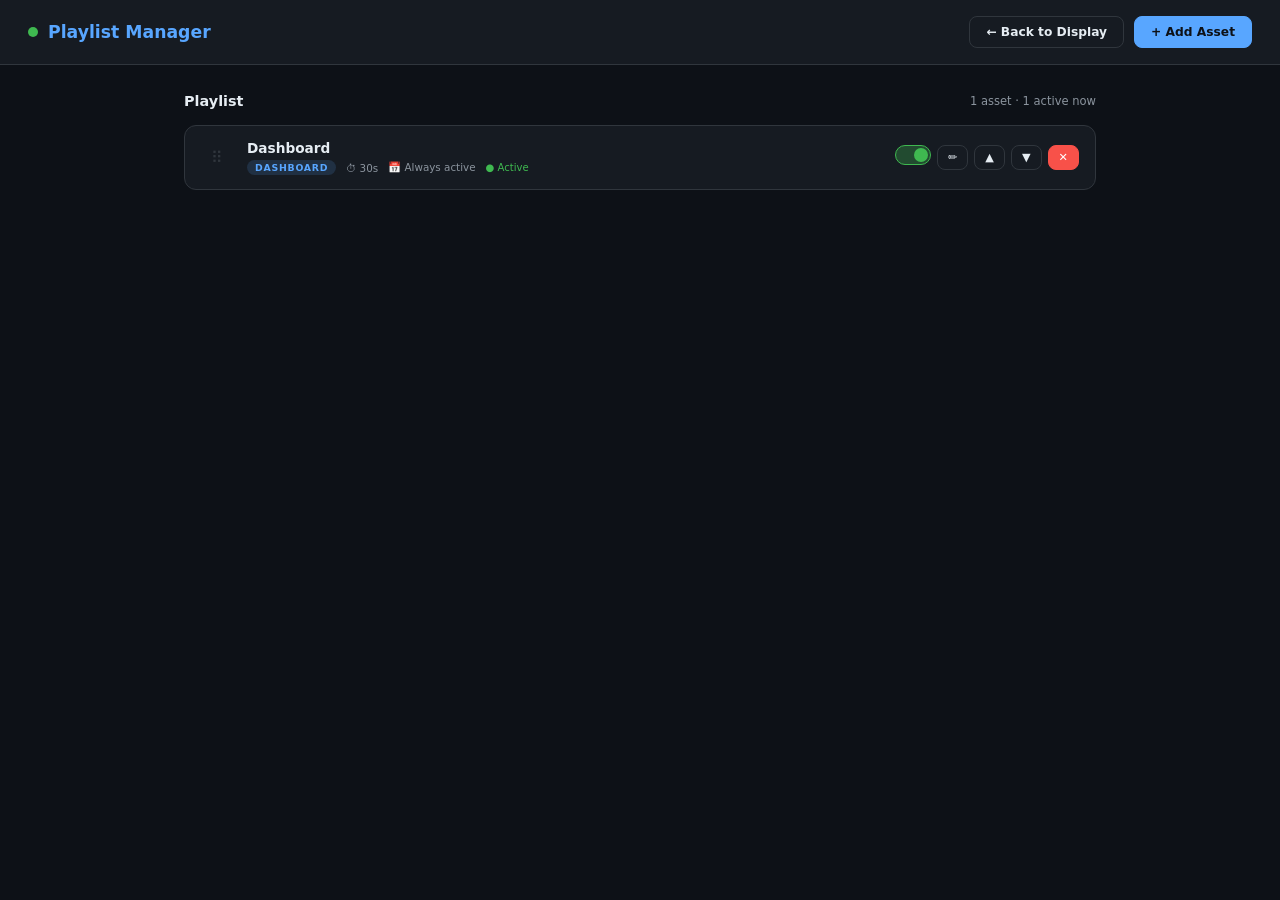
==== admin.html @ 994f1cfa "Add Anthias-inspired playlist engine and management UI Ports the core digital-signage features from " ====
<!DOCTYPE html>
<html lang="en">
<head>
  <meta charset="UTF-8" />
  <meta name="viewport" content="width=device-width, initial-scale=1.0" />
  <title>Office Display — Playlist Manager</title>
  <link rel="stylesheet" href="styles.css" />
</head>
<body class="admin-body">

  <header class="admin-header">
    <h1>
      <span class="dot"></span>
      Playlist Manager
    </h1>
    <nav class="admin-nav">
      <a href="index.html" class="btn btn-ghost">← Back to Display</a>
      <button id="btn-add" class="btn btn-primary">+ Add Asset</button>
    </nav>
  </header>

  <main class="admin-main">

    <div class="playlist-header">
      <h2>Playlist</h2>
      <span id="playlist-meta" class="playlist-meta"></span>
    </div>

    <div id="asset-list" class="asset-list">
      <!-- populated by admin.js -->
    </div>

  </main>

  <!-- ── ADD / EDIT MODAL ───────────────────────────────── -->
  <div id="modal-backdrop" class="modal-backdrop hidden">
    <div class="modal" role="dialog" aria-modal="true" aria-labelledby="modal-title">

      <div class="modal-header">
        <h3 id="modal-title">Add Asset</h3>
        <button class="modal-close" id="modal-close" aria-label="Close">&times;</button>
      </div>

      <div class="modal-body">

        <!-- Basic info -->
        <div class="form-section-title">Basic</div>

        <div class="form-group">
          <label for="f-name">Asset Name</label>
          <input type="text" id="f-name" placeholder="e.g. Company Promo Slide" maxlength="80" />
        </div>

        <div class="form-row">
          <div class="form-group">
            <label for="f-type">Type</label>
            <select id="f-type">
              <option value="dashboard">Dashboard (info widgets)</option>
              <option value="image">Image</option>
              <option value="video">Video</option>
              <option value="url">Web Page / URL</option>
            </select>
          </div>
          <div class="form-group">
            <label for="f-duration">Duration (seconds)</label>
            <input type="number" id="f-duration" min="1" max="3600" value="30" />
            <div class="form-hint">Set to 0 for videos to play to end.</div>
          </div>
        </div>

        <!-- Source (hidden for dashboard) -->
        <div id="src-group" class="form-group field-hidden">
          <label id="src-label" for="f-src">Source URL</label>
          <input type="url" id="f-src" placeholder="https://..." />
          <div class="form-hint" id="src-hint">Enter a direct URL to the file or web page.</div>
        </div>

        <div id="file-group" class="form-group field-hidden">
          <label for="f-file">Or upload a file</label>
          <input type="file" id="f-file" accept="image/*,video/*" />
          <div class="form-hint">File is stored locally in browser storage (localStorage).</div>
          <div id="file-size-warning" class="form-hint" style="color:var(--yellow); display:none;">
            Large files may exceed localStorage limits (~5 MB). Consider using a URL instead.
          </div>
        </div>

        <!-- Schedule -->
        <div class="form-section-title" style="margin-top:20px;">Schedule <span style="font-weight:400;text-transform:none;letter-spacing:0;color:var(--text-muted)">— optional</span></div>

        <div class="form-row">
          <div class="form-group">
            <label for="f-start-date">Start Date</label>
            <input type="date" id="f-start-date" />
            <div class="form-hint">Leave blank to start immediately.</div>
          </div>
          <div class="form-group">
            <label for="f-end-date">End Date</label>
            <input type="date" id="f-end-date" />
            <div class="form-hint">Leave blank to run indefinitely.</div>
          </div>
        </div>

        <div class="form-group">
          <label>Days of Week</label>
          <div class="dow-grid" id="dow-grid">
            <button type="button" class="dow-btn active" data-dow="0">Sun</button>
            <button type="button" class="dow-btn active" data-dow="1">Mon</button>
            <button type="button" class="dow-btn active" data-dow="2">Tue</button>
            <button type="button" class="dow-btn active" data-dow="3">Wed</button>
            <button type="button" class="dow-btn active" data-dow="4">Thu</button>
            <button type="button" class="dow-btn active" data-dow="5">Fri</button>
            <button type="button" class="dow-btn active" data-dow="6">Sat</button>
          </div>
          <div class="form-hint">Toggle days when this asset should be shown.</div>
        </div>

        <div class="form-row">
          <div class="form-group">
            <label for="f-start-time">Start Time</label>
            <input type="time" id="f-start-time" value="00:00" />
          </div>
          <div class="form-group">
            <label for="f-end-time">End Time</label>
            <input type="time" id="f-end-time" value="23:59" />
          </div>
        </div>

      </div><!-- /modal-body -->

      <div class="modal-footer">
        <button class="btn btn-ghost" id="modal-cancel">Cancel</button>
        <button class="btn btn-success" id="modal-save">Save Asset</button>
      </div>

    </div><!-- /modal -->
  </div><!-- /modal-backdrop -->

  <!-- Toast -->
  <div id="toast" class="toast"></div>

  <script src="config.js"></script>
  <script src="admin.js"></script>
</body>
</html>
---- styles.css ----
/* ============================================================
   OFFICE DISPLAY — STYLES
   1920×1080 (16:9) optimized, scales to any TV resolution
   ============================================================ */

:root {
  --bg:         #0d1117;
  --surface:    #161b22;
  --surface2:   #21262d;
  --border:     #30363d;
  --accent:     #58a6ff;
  --accent2:    #3fb950;
  --red:        #f85149;
  --yellow:     #d29922;
  --text:       #e6edf3;
  --text-muted: #8b949e;
  --font:       'Segoe UI', system-ui, sans-serif;

  --header-h:   90px;
  --footer-h:   52px;
  --gap:        14px;
  --radius:     12px;
  --progress-h: 4px;
}

*, *::before, *::after { box-sizing: border-box; margin: 0; padding: 0; }

html, body {
  width: 100%; height: 100%;
  background: var(--bg);
  color: var(--text);
  font-family: var(--font);
  overflow: hidden;
  user-select: none;
}

/* ── SLIDE PROGRESS BAR (always on top) ──────────────────── */

.slide-progress-bar {
  position: fixed;
  top: 0; left: 0;
  height: var(--progress-h);
  width: 0%;
  background: var(--accent);
  z-index: 9999;
  border-radius: 0 2px 2px 0;
  /* transition set dynamically by JS */
}

/* ── SLIDE OVERLAY (image / video / url slides) ──────────── */

.slide-overlay {
  position: fixed;
  inset: 0;
  background: #000;
  z-index: 200;
  display: flex;
  align-items: center;
  justify-content: center;
}

.slide-overlay.hidden { display: none; }

.slide-asset {
  width: 100%;
  height: 100%;
  object-fit: contain; /* images/video fill while preserving ratio */
  border: none;
}

.slide-asset.hidden { display: none; }

/* iframes fill completely */
iframe.slide-asset {
  object-fit: unset;
  position: absolute;
  inset: 0;
}

.slide-name-badge {
  position: absolute;
  bottom: calc(var(--progress-h) + 8px);
  left: 50%;
  transform: translateX(-50%);
  background: rgba(0,0,0,0.55);
  color: var(--text-muted);
  font-size: 0.75rem;
  padding: 4px 14px;
  border-radius: 20px;
  letter-spacing: 0.06em;
  pointer-events: none;
  opacity: 0.8;
}

/* ── ADMIN SHORTCUT HINT ─────────────────────────────────── */

.admin-hint {
  position: fixed;
  bottom: calc(var(--footer-h) + 12px);
  right: 18px;
  background: rgba(22,27,34,0.9);
  border: 1px solid var(--border);
  color: var(--text-muted);
  font-size: 0.72rem;
  padding: 6px 12px;
  border-radius: 8px;
  z-index: 300;
  opacity: 0;
  transition: opacity 0.5s;
  pointer-events: none;
}

.admin-hint.visible { opacity: 1; }

.admin-hint kbd {
  background: var(--surface2);
  border: 1px solid var(--border);
  border-radius: 4px;
  padding: 1px 5px;
  font-size: 0.7rem;
  color: var(--text);
}

/* ── TOP BAR ─────────────────────────────────────────────── */

.top-bar {
  position: fixed;
  top: var(--progress-h); left: 0; right: 0;
  height: var(--header-h);
  background: var(--surface);
  border-bottom: 1px solid var(--border);
  display: flex;
  align-items: center;
  justify-content: space-between;
  padding: 0 28px;
  z-index: 100;
}

.top-bar.hidden,
main.grid.hidden,
footer.ticker-bar.hidden { display: none; }

.logo-area {
  display: flex;
  align-items: center;
  gap: 14px;
}

#company-logo {
  height: 52px;
  max-width: 180px;
  object-fit: contain;
  display: none;
}

#company-name {
  font-size: 1.8rem;
  font-weight: 700;
  letter-spacing: 0.04em;
  color: var(--accent);
}

.clock-area { text-align: right; }

#clock {
  font-size: 2.6rem;
  font-weight: 700;
  font-variant-numeric: tabular-nums;
  letter-spacing: 0.05em;
  line-height: 1;
}

#date {
  font-size: 1rem;
  color: var(--text-muted);
  margin-top: 4px;
}

/* ── MAIN GRID ───────────────────────────────────────────── */

main.grid {
  position: fixed;
  top: calc(var(--header-h) + var(--progress-h));
  bottom: var(--footer-h);
  left: 0; right: 0;
  display: grid;
  grid-template-columns: 1fr 1fr 1fr;
  grid-template-rows: 1fr 1fr;
  gap: var(--gap);
  padding: var(--gap);
}

.weather-card  { grid-column: 1; grid-row: 1; }
.calendar-card { grid-column: 2; grid-row: 1 / span 2; }
.stocks-card   { grid-column: 3; grid-row: 1 / span 2; }
.message-card  { grid-column: 1; grid-row: 2; }

/* ── CARD BASE ───────────────────────────────────────────── */

.card {
  background: var(--surface);
  border: 1px solid var(--border);
  border-radius: var(--radius);
  padding: 18px 22px;
  display: flex;
  flex-direction: column;
  overflow: hidden;
}

.card h2 {
  font-size: 0.78rem;
  font-weight: 600;
  letter-spacing: 0.12em;
  text-transform: uppercase;
  color: var(--text-muted);
  margin-bottom: 14px;
  flex-shrink: 0;
}

/* ── WEATHER ─────────────────────────────────────────────── */

.weather-content { flex: 1; display: flex; flex-direction: column; gap: 8px; }

.weather-main {
  display: flex;
  align-items: center;
  gap: 12px;
  flex-shrink: 0;
}

.weather-icon { font-size: 3.2rem; line-height: 1; }
.weather-temp {
  font-size: 3.8rem;
  font-weight: 700;
  font-variant-numeric: tabular-nums;
  line-height: 1;
}

.weather-desc    { font-size: 1.1rem; color: var(--text-muted); text-transform: capitalize; }
.weather-location { font-size: 0.85rem; color: var(--text-muted); }

.weather-details {
  display: flex;
  gap: 18px;
  font-size: 0.9rem;
  color: var(--text-muted);
}

.weather-forecast {
  display: flex;
  gap: 10px;
  margin-top: auto;
  flex-wrap: wrap;
}

.forecast-day {
  background: var(--surface2);
  border-radius: 8px;
  padding: 8px 10px;
  text-align: center;
  min-width: 68px;
  flex: 1;
}

.forecast-day .f-label { font-size: 0.72rem; color: var(--text-muted); margin-bottom: 4px; }
.forecast-day .f-icon  { font-size: 1.5rem; }
.forecast-day .f-hi    { font-size: 0.9rem; font-weight: 600; }
.forecast-day .f-lo    { font-size: 0.78rem; color: var(--text-muted); }

/* ── CALENDAR ────────────────────────────────────────────── */

#calendar-container {
  flex: 1;
  display: flex;
  flex-direction: column;
}

.cal-header {
  display: flex;
  justify-content: center;
  font-size: 1.1rem;
  font-weight: 600;
  margin-bottom: 10px;
  color: var(--accent);
}

.cal-grid {
  display: grid;
  grid-template-columns: repeat(7, 1fr);
  gap: 4px;
  flex: 1;
}

.cal-grid .day-name {
  font-size: 0.7rem;
  color: var(--text-muted);
  text-align: center;
  text-transform: uppercase;
  letter-spacing: 0.05em;
  padding-bottom: 4px;
}

.cal-grid .day {
  aspect-ratio: 1;
  display: flex;
  align-items: center;
  justify-content: center;
  border-radius: 6px;
  font-size: 0.9rem;
  font-variant-numeric: tabular-nums;
}

.cal-grid .day.empty       { background: transparent; }
.cal-grid .day.other-month { color: var(--border); }
.cal-grid .day.today {
  background: var(--accent);
  color: #0d1117;
  font-weight: 700;
  border-radius: 50%;
}
.cal-grid .day.weekend { color: var(--text-muted); }

/* ── STOCKS ──────────────────────────────────────────────── */

.stocks-container {
  flex: 1;
  display: flex;
  flex-direction: column;
  gap: 8px;
  overflow: hidden;
}

.stock-row {
  display: flex;
  align-items: center;
  justify-content: space-between;
  background: var(--surface2);
  border-radius: 8px;
  padding: 10px 14px;
  flex-shrink: 0;
}

.stock-symbol  { font-size: 1rem; font-weight: 700; min-width: 60px; }
.stock-price   { font-size: 1rem; font-variant-numeric: tabular-nums; font-weight: 600; }
.stock-change  { font-size: 0.85rem; font-variant-numeric: tabular-nums; font-weight: 600; min-width: 72px; text-align: right; }
.stock-change.up   { color: var(--accent2); }
.stock-change.down { color: var(--red); }
.stock-change.flat { color: var(--text-muted); }

.stocks-disclaimer {
  font-size: 0.65rem;
  color: var(--border);
  text-align: center;
  margin-top: 6px;
  flex-shrink: 0;
}

/* ── MESSAGE ─────────────────────────────────────────────── */

.message-card { justify-content: center; }

.daily-message {
  font-size: 1.15rem;
  font-style: italic;
  line-height: 1.6;
  color: var(--text);
  border-left: 3px solid var(--accent);
  padding-left: 16px;
  flex: 1;
  display: flex;
  align-items: center;
}

.daily-author {
  font-size: 0.85rem;
  color: var(--text-muted);
  margin-top: 10px;
  flex-shrink: 0;
}

/* ── BOTTOM TICKER ───────────────────────────────────────── */

.ticker-bar {
  position: fixed;
  bottom: 0; left: 0; right: 0;
  height: var(--footer-h);
  background: var(--surface);
  border-top: 1px solid var(--border);
  display: flex;
  align-items: center;
  overflow: hidden;
  z-index: 100;
}

.ticker-label {
  background: var(--accent);
  color: #0d1117;
  font-size: 0.7rem;
  font-weight: 800;
  letter-spacing: 0.1em;
  padding: 0 14px;
  height: 100%;
  display: flex;
  align-items: center;
  flex-shrink: 0;
  z-index: 1;
}

.ticker-track-wrapper {
  flex: 1;
  overflow: hidden;
  position: relative;
  height: 100%;
  display: flex;
  align-items: center;
}

.ticker-track {
  display: flex;
  align-items: center;
  white-space: nowrap;
  font-size: 0.92rem;
  font-variant-numeric: tabular-nums;
  animation: ticker-scroll 60s linear infinite;
  will-change: transform;
}

@keyframes ticker-scroll {
  from { transform: translateX(100vw); }
  to   { transform: translateX(-100%); }
}

.ticker-item { margin-right: 52px; display: inline-flex; align-items: center; gap: 8px; }
.ticker-sym   { font-weight: 700; color: var(--text); }
.ticker-price { color: var(--text-muted); }
.ticker-chg.up   { color: var(--accent2); }
.ticker-chg.down { color: var(--red); }
.ticker-chg.flat { color: var(--text-muted); }

/* ── RESPONSIVE SCALING ──────────────────────────────────── */

@media (max-width: 1400px) { html { font-size: 90%; } }
@media (max-width: 1100px) { html { font-size: 78%; } }
@media (max-width:  800px) {
  html { font-size: 65%; }
  main.grid {
    grid-template-columns: 1fr 1fr;
    grid-template-rows: auto auto auto;
  }
  .calendar-card { grid-column: 1 / span 2; grid-row: 2; }
  .stocks-card   { grid-column: 1 / span 2; grid-row: 3; }
  .message-card  { grid-column: 1 / span 2; grid-row: 4; }
}

/* ── UTILITY ─────────────────────────────────────────────── */

.loading { color: var(--text-muted); font-style: italic; }
.error   { color: var(--red); font-size: 0.85rem; }
.hidden  { display: none !important; }

/* ============================================================
   ADMIN UI STYLES
   ============================================================ */

.admin-body {
  overflow: auto;
  background: var(--bg);
  min-height: 100vh;
}

.admin-header {
  position: sticky;
  top: 0;
  background: var(--surface);
  border-bottom: 1px solid var(--border);
  padding: 16px 28px;
  display: flex;
  align-items: center;
  justify-content: space-between;
  z-index: 50;
}

.admin-header h1 {
  font-size: 1.2rem;
  font-weight: 700;
  color: var(--accent);
  display: flex;
  align-items: center;
  gap: 10px;
}

.admin-header h1 .dot {
  width: 10px; height: 10px;
  background: var(--accent2);
  border-radius: 50%;
  display: inline-block;
  animation: pulse 2s infinite;
}

@keyframes pulse {
  0%,100% { opacity: 1; }
  50%      { opacity: 0.3; }
}

.admin-nav { display: flex; align-items: center; gap: 10px; }

.btn {
  display: inline-flex;
  align-items: center;
  gap: 6px;
  padding: 8px 16px;
  border-radius: 8px;
  font-size: 0.85rem;
  font-weight: 600;
  border: 1px solid transparent;
  cursor: pointer;
  transition: opacity 0.15s, background 0.15s;
  text-decoration: none;
  font-family: var(--font);
}

.btn:hover { opacity: 0.85; }

.btn-primary  { background: var(--accent);  color: #0d1117; border-color: var(--accent);  }
.btn-success  { background: var(--accent2); color: #0d1117; border-color: var(--accent2); }
.btn-danger   { background: var(--red);     color: #fff;    border-color: var(--red);     }
.btn-ghost    { background: transparent;    color: var(--text); border-color: var(--border); }
.btn-sm       { padding: 5px 10px; font-size: 0.78rem; }

.admin-main { max-width: 960px; margin: 0 auto; padding: 28px 24px 80px; }

/* ── Playlist table ──────────────────────────────────────── */

.playlist-header {
  display: flex;
  align-items: center;
  justify-content: space-between;
  margin-bottom: 16px;
}

.playlist-header h2 {
  font-size: 1rem;
  font-weight: 600;
  color: var(--text);
}

.playlist-meta {
  font-size: 0.8rem;
  color: var(--text-muted);
}

.asset-list { display: flex; flex-direction: column; gap: 10px; }

.asset-row {
  background: var(--surface);
  border: 1px solid var(--border);
  border-radius: var(--radius);
  padding: 14px 16px;
  display: grid;
  grid-template-columns: 32px 1fr auto;
  align-items: center;
  gap: 14px;
  transition: border-color 0.15s;
}

.asset-row:hover { border-color: var(--accent); }
.asset-row.disabled { opacity: 0.45; }

.asset-drag-handle {
  color: var(--border);
  font-size: 1.1rem;
  cursor: grab;
  text-align: center;
  line-height: 1;
}

.asset-drag-handle:active { cursor: grabbing; }

.asset-info { min-width: 0; }

.asset-name {
  font-size: 0.95rem;
  font-weight: 600;
  color: var(--text);
  white-space: nowrap;
  overflow: hidden;
  text-overflow: ellipsis;
}

.asset-meta {
  display: flex;
  align-items: center;
  gap: 10px;
  margin-top: 4px;
  flex-wrap: wrap;
}

.badge {
  font-size: 0.65rem;
  font-weight: 700;
  letter-spacing: 0.08em;
  text-transform: uppercase;
  padding: 2px 8px;
  border-radius: 20px;
}

.badge-dashboard { background: rgba(88,166,255,0.15); color: var(--accent);  }
.badge-image     { background: rgba(63,185,80,0.15);  color: var(--accent2); }
.badge-video     { background: rgba(210,153,34,0.2);  color: var(--yellow);  }
.badge-url       { background: rgba(248,81,73,0.15);  color: var(--red);     }

.asset-schedule-info {
  font-size: 0.72rem;
  color: var(--text-muted);
}

.asset-duration {
  font-size: 0.72rem;
  color: var(--text-muted);
}

.asset-actions {
  display: flex;
  align-items: center;
  gap: 6px;
  flex-shrink: 0;
}

/* Toggle switch */
.toggle-switch {
  position: relative;
  width: 36px;
  height: 20px;
  flex-shrink: 0;
}

.toggle-switch input { opacity: 0; width: 0; height: 0; }

.toggle-track {
  position: absolute;
  inset: 0;
  background: var(--surface2);
  border: 1px solid var(--border);
  border-radius: 20px;
  cursor: pointer;
  transition: background 0.2s;
}

.toggle-track::after {
  content: '';
  position: absolute;
  top: 2px; left: 2px;
  width: 14px; height: 14px;
  background: var(--text-muted);
  border-radius: 50%;
  transition: transform 0.2s, background 0.2s;
}

.toggle-switch input:checked + .toggle-track {
  background: rgba(63,185,80,0.3);
  border-color: var(--accent2);
}

.toggle-switch input:checked + .toggle-track::after {
  transform: translateX(16px);
  background: var(--accent2);
}

/* Empty state */
.empty-state {
  text-align: center;
  padding: 60px 20px;
  color: var(--text-muted);
}

.empty-state .empty-icon { font-size: 3rem; margin-bottom: 12px; }
.empty-state p { font-size: 0.95rem; }

/* ── Modal ───────────────────────────────────────────────── */

.modal-backdrop {
  position: fixed;
  inset: 0;
  background: rgba(0,0,0,0.65);
  z-index: 400;
  display: flex;
  align-items: center;
  justify-content: center;
  padding: 20px;
}

.modal-backdrop.hidden { display: none; }

.modal {
  background: var(--surface);
  border: 1px solid var(--border);
  border-radius: 14px;
  width: 100%;
  max-width: 540px;
  max-height: 90vh;
  overflow-y: auto;
  box-shadow: 0 24px 64px rgba(0,0,0,0.5);
}

.modal-header {
  padding: 20px 24px 0;
  display: flex;
  align-items: center;
  justify-content: space-between;
}

.modal-header h3 { font-size: 1rem; font-weight: 700; }

.modal-close {
  background: none;
  border: none;
  color: var(--text-muted);
  font-size: 1.4rem;
  cursor: pointer;
  line-height: 1;
  padding: 0 4px;
}

.modal-close:hover { color: var(--text); }

.modal-body { padding: 20px 24px; }

.modal-footer {
  padding: 0 24px 20px;
  display: flex;
  justify-content: flex-end;
  gap: 10px;
}

/* ── Form ────────────────────────────────────────────────── */

.form-group { margin-bottom: 16px; }

.form-row {
  display: grid;
  grid-template-columns: 1fr 1fr;
  gap: 12px;
}

label {
  display: block;
  font-size: 0.78rem;
  font-weight: 600;
  color: var(--text-muted);
  margin-bottom: 6px;
  letter-spacing: 0.04em;
  text-transform: uppercase;
}

input[type="text"],
input[type="url"],
input[type="number"],
input[type="date"],
input[type="time"],
select,
textarea {
  width: 100%;
  background: var(--surface2);
  border: 1px solid var(--border);
  border-radius: 8px;
  color: var(--text);
  font-family: var(--font);
  font-size: 0.9rem;
  padding: 8px 12px;
  outline: none;
  transition: border-color 0.15s;
}

input:focus, select:focus, textarea:focus {
  border-color: var(--accent);
}

input[type="file"] {
  background: var(--surface2);
  border: 1px solid var(--border);
  border-radius: 8px;
  color: var(--text);
  font-family: var(--font);
  font-size: 0.85rem;
  padding: 6px 10px;
  width: 100%;
  cursor: pointer;
}

.form-hint {
  font-size: 0.72rem;
  color: var(--text-muted);
  margin-top: 4px;
}

.field-hidden { display: none; }

/* Days-of-week checkboxes */
.dow-grid {
  display: flex;
  gap: 6px;
  flex-wrap: wrap;
}

.dow-btn {
  background: var(--surface2);
  border: 1px solid var(--border);
  color: var(--text-muted);
  font-size: 0.72rem;
  font-weight: 600;
  width: 36px;
  height: 36px;
  border-radius: 8px;
  cursor: pointer;
  display: flex;
  align-items: center;
  justify-content: center;
  transition: background 0.15s, color 0.15s, border-color 0.15s;
}

.dow-btn.active {
  background: rgba(88,166,255,0.2);
  border-color: var(--accent);
  color: var(--accent);
}

/* Section divider */
.form-section-title {
  font-size: 0.7rem;
  font-weight: 700;
  letter-spacing: 0.1em;
  text-transform: uppercase;
  color: var(--text-muted);
  border-bottom: 1px solid var(--border);
  padding-bottom: 6px;
  margin-bottom: 14px;
  margin-top: 4px;
}

/* Toast notification */
.toast {
  position: fixed;
  bottom: 24px;
  left: 50%;
  transform: translateX(-50%) translateY(20px);
  background: var(--surface2);
  border: 1px solid var(--accent2);
  color: var(--text);
  font-size: 0.85rem;
  padding: 10px 20px;
  border-radius: 8px;
  z-index: 500;
  opacity: 0;
  transition: opacity 0.3s, transform 0.3s;
  pointer-events: none;
}

.toast.visible {
  opacity: 1;
  transform: translateX(-50%) translateY(0);
}

/* Drag-over highlight */
.asset-row.drag-over {
  border-color: var(--accent);
  background: rgba(88,166,255,0.05);
}
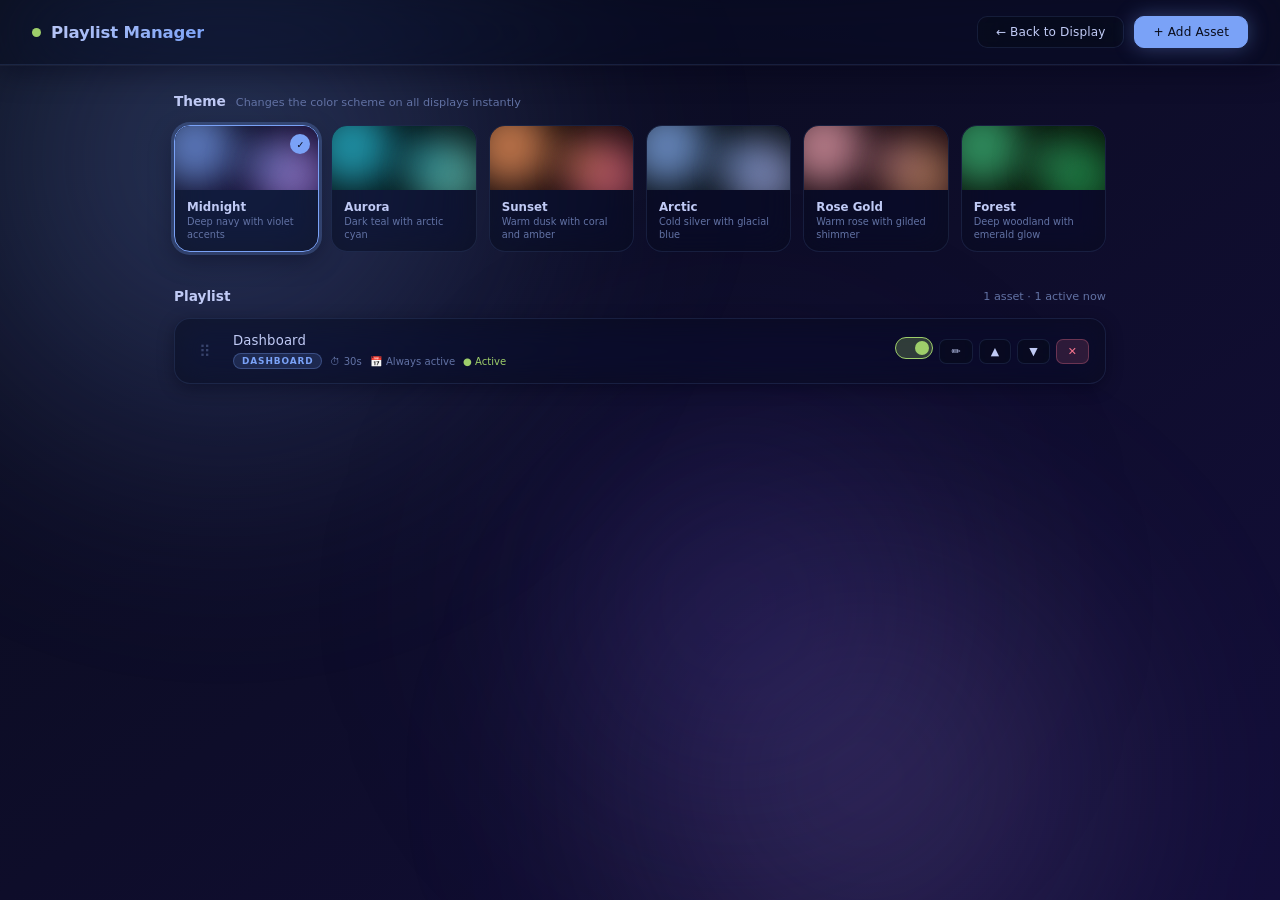
==== commit 3417254e: "Add glassmorphism aesthetic and theme system Visual overhaul to Apple-style glassmorphism: - Animate" ====
--- a/admin.html
+++ b/admin.html
@@ -7,6 +7,13 @@
   <link rel="stylesheet" href="styles.css" />
 </head>
 <body class="admin-body">
+
+  <!-- Animated background blobs -->
+  <div class="bg-layer">
+    <div class="bg-blob b1"></div>
+    <div class="bg-blob b2"></div>
+    <div class="bg-blob b3"></div>
+  </div>
 
   <header class="admin-header">
     <h1>
@@ -21,6 +28,18 @@
 
   <main class="admin-main">
 
+    <!-- ── THEME PICKER ──────────────────────────────────── -->
+    <section class="theme-section">
+      <div class="section-header">
+        <h2>Theme</h2>
+        <span>Changes the color scheme on all displays instantly</span>
+      </div>
+      <div id="theme-grid" class="theme-grid">
+        <!-- populated by admin.js -->
+      </div>
+    </section>
+
+    <!-- ── PLAYLIST ──────────────────────────────────────── -->
     <div class="playlist-header">
       <h2>Playlist</h2>
       <span id="playlist-meta" class="playlist-meta"></span>
@@ -32,7 +51,7 @@
 
   </main>
 
-  <!-- ── ADD / EDIT MODAL ───────────────────────────────── -->
+  <!-- ── ADD / EDIT MODAL ──────────────────────────────── -->
   <div id="modal-backdrop" class="modal-backdrop hidden">
     <div class="modal" role="dialog" aria-modal="true" aria-labelledby="modal-title">
 
@@ -43,7 +62,6 @@
 
       <div class="modal-body">
 
-        <!-- Basic info -->
         <div class="form-section-title">Basic</div>
 
         <div class="form-group">
@@ -63,40 +81,41 @@
           </div>
           <div class="form-group">
             <label for="f-duration">Duration (seconds)</label>
-            <input type="number" id="f-duration" min="1" max="3600" value="30" />
-            <div class="form-hint">Set to 0 for videos to play to end.</div>
+            <input type="number" id="f-duration" min="0" max="3600" value="30" />
+            <div class="form-hint">Set to 0 for video to play to end.</div>
           </div>
         </div>
 
-        <!-- Source (hidden for dashboard) -->
         <div id="src-group" class="form-group field-hidden">
           <label id="src-label" for="f-src">Source URL</label>
           <input type="url" id="f-src" placeholder="https://..." />
-          <div class="form-hint" id="src-hint">Enter a direct URL to the file or web page.</div>
+          <div class="form-hint" id="src-hint">Enter a direct URL.</div>
         </div>
 
         <div id="file-group" class="form-group field-hidden">
           <label for="f-file">Or upload a file</label>
           <input type="file" id="f-file" accept="image/*,video/*" />
-          <div class="form-hint">File is stored locally in browser storage (localStorage).</div>
-          <div id="file-size-warning" class="form-hint" style="color:var(--yellow); display:none;">
+          <div class="form-hint">Stored as base64 in browser localStorage.</div>
+          <div id="file-size-warning" class="form-hint" style="color:var(--yellow);display:none;">
             Large files may exceed localStorage limits (~5 MB). Consider using a URL instead.
           </div>
         </div>
 
-        <!-- Schedule -->
-        <div class="form-section-title" style="margin-top:20px;">Schedule <span style="font-weight:400;text-transform:none;letter-spacing:0;color:var(--text-muted)">— optional</span></div>
+        <div class="form-section-title" style="margin-top:20px;">
+          Schedule
+          <span style="font-weight:400;text-transform:none;letter-spacing:0;color:var(--text-muted)"> — optional</span>
+        </div>
 
         <div class="form-row">
           <div class="form-group">
             <label for="f-start-date">Start Date</label>
             <input type="date" id="f-start-date" />
-            <div class="form-hint">Leave blank to start immediately.</div>
+            <div class="form-hint">Blank = start immediately.</div>
           </div>
           <div class="form-group">
             <label for="f-end-date">End Date</label>
             <input type="date" id="f-end-date" />
-            <div class="form-hint">Leave blank to run indefinitely.</div>
+            <div class="form-hint">Blank = run indefinitely.</div>
           </div>
         </div>
 
@@ -111,7 +130,7 @@
             <button type="button" class="dow-btn active" data-dow="5">Fri</button>
             <button type="button" class="dow-btn active" data-dow="6">Sat</button>
           </div>
-          <div class="form-hint">Toggle days when this asset should be shown.</div>
+          <div class="form-hint">Toggle days when this asset should show.</div>
         </div>
 
         <div class="form-row">
@@ -125,20 +144,20 @@
           </div>
         </div>
 
-      </div><!-- /modal-body -->
+      </div>
 
       <div class="modal-footer">
         <button class="btn btn-ghost" id="modal-cancel">Cancel</button>
         <button class="btn btn-success" id="modal-save">Save Asset</button>
       </div>
 
-    </div><!-- /modal -->
-  </div><!-- /modal-backdrop -->
+    </div>
+  </div>
 
-  <!-- Toast -->
   <div id="toast" class="toast"></div>
 
   <script src="config.js"></script>
+  <script src="themes.js"></script>
   <script src="admin.js"></script>
 </body>
 </html>
--- a/styles.css
+++ b/styles.css
@@ -1,53 +1,126 @@
 /* ============================================================
-   OFFICE DISPLAY — STYLES
-   1920×1080 (16:9) optimized, scales to any TV resolution
+   OFFICE DISPLAY — GLASSMORPHISM DESIGN SYSTEM
+   Theme colors are driven by CSS custom properties set by
+   themes.js. The variables below are the fallback defaults
+   (Midnight theme).
    ============================================================ */
 
 :root {
-  --bg:         #0d1117;
-  --surface:    #161b22;
-  --surface2:   #21262d;
-  --border:     #30363d;
-  --accent:     #58a6ff;
-  --accent2:    #3fb950;
-  --red:        #f85149;
-  --yellow:     #d29922;
-  --text:       #e6edf3;
-  --text-muted: #8b949e;
-  --font:       'Segoe UI', system-ui, sans-serif;
-
-  --header-h:   90px;
+  /* Theme-driven (overridden by themes.js at runtime) */
+  --bg-start:      #090c1a;
+  --bg-end:        #130e3a;
+  --blob-1:        rgba(122,162,247,0.30);
+  --blob-2:        rgba(187,154,247,0.22);
+  --blob-3:        rgba(56,42,130,0.38);
+  --glass-bg:      rgba(9,12,26,0.52);
+  --glass-border:  rgba(122,162,247,0.13);
+  --glass-shadow:  rgba(0,0,20,0.40);
+  --accent:        #7aa2f7;
+  --accent2:       #9ece6a;
+  --red:           #f7768e;
+  --yellow:        #e0af68;
+  --text:          #c0caf5;
+  --text-muted:    #6272a4;
+  --ticker-accent: #7aa2f7;
+
+  /* Layout */
+  --header-h:   88px;
   --footer-h:   52px;
+  --progress-h: 3px;
   --gap:        14px;
-  --radius:     12px;
-  --progress-h: 4px;
+  --radius:     16px;
+  --radius-sm:  10px;
+  --font:       -apple-system, 'SF Pro Display', 'Segoe UI', system-ui, sans-serif;
+
+  /* Glass helpers */
+  --blur:        blur(28px) saturate(180%);
+  --blur-heavy:  blur(48px) saturate(200%);
+  --blur-light:  blur(16px) saturate(160%);
 }
 
 *, *::before, *::after { box-sizing: border-box; margin: 0; padding: 0; }
 
 html, body {
   width: 100%; height: 100%;
-  background: var(--bg);
   color: var(--text);
   font-family: var(--font);
   overflow: hidden;
   user-select: none;
-}
-
-/* ── SLIDE PROGRESS BAR (always on top) ──────────────────── */
+  -webkit-font-smoothing: antialiased;
+}
+
+body {
+  background: linear-gradient(145deg, var(--bg-start) 0%, var(--bg-end) 100%);
+}
+
+/* ── BACKGROUND BLOB LAYER ───────────────────────────────── */
+/* Gives the glassmorphism blur something to work with        */
+
+.bg-layer {
+  position: fixed;
+  inset: 0;
+  z-index: -1;
+  overflow: hidden;
+  pointer-events: none;
+}
+
+.bg-blob {
+  position: absolute;
+  border-radius: 50%;
+  filter: blur(90px);
+  will-change: transform;
+}
+
+.bg-blob.b1 {
+  width: 65vw; height: 65vw;
+  top: -20vw; left: -15vw;
+  background: radial-gradient(circle, var(--blob-1), transparent 70%);
+  animation: float1 18s ease-in-out infinite;
+}
+
+.bg-blob.b2 {
+  width: 55vw; height: 55vw;
+  bottom: -18vw; right: 5vw;
+  background: radial-gradient(circle, var(--blob-2), transparent 70%);
+  animation: float2 22s ease-in-out infinite;
+}
+
+.bg-blob.b3 {
+  width: 45vw; height: 45vw;
+  top: 35%; left: 35%;
+  background: radial-gradient(circle, var(--blob-3), transparent 70%);
+  animation: float3 26s ease-in-out infinite;
+}
+
+@keyframes float1 {
+  0%,100% { transform: translate(0, 0) scale(1); }
+  33%     { transform: translate(3vw, 2vh) scale(1.05); }
+  66%     { transform: translate(-2vw, 3vh) scale(0.97); }
+}
+@keyframes float2 {
+  0%,100% { transform: translate(0, 0) scale(1); }
+  40%     { transform: translate(-4vw, -2vh) scale(1.06); }
+  70%     { transform: translate(2vw, -3vh) scale(0.96); }
+}
+@keyframes float3 {
+  0%,100% { transform: translate(0, 0) scale(1); }
+  50%     { transform: translate(-3vw, 4vh) scale(1.08); }
+}
+
+/* ── SLIDE PROGRESS BAR ──────────────────────────────────── */
 
 .slide-progress-bar {
   position: fixed;
   top: 0; left: 0;
   height: var(--progress-h);
   width: 0%;
-  background: var(--accent);
+  background: linear-gradient(90deg, var(--accent), color-mix(in srgb, var(--accent) 60%, var(--accent2)));
   z-index: 9999;
   border-radius: 0 2px 2px 0;
-  /* transition set dynamically by JS */
-}
-
-/* ── SLIDE OVERLAY (image / video / url slides) ──────────── */
+  box-shadow: 0 0 12px var(--accent);
+}
+
+/* ── SLIDE OVERLAY ───────────────────────────────────────── */
 
 .slide-overlay {
   position: fixed;
@@ -64,13 +137,12 @@
 .slide-asset {
   width: 100%;
   height: 100%;
-  object-fit: contain; /* images/video fill while preserving ratio */
+  object-fit: contain;
   border: none;
 }
 
 .slide-asset.hidden { display: none; }
 
-/* iframes fill completely */
 iframe.slide-asset {
   object-fit: unset;
   position: absolute;
@@ -79,42 +151,47 @@
 
 .slide-name-badge {
   position: absolute;
-  bottom: calc(var(--progress-h) + 8px);
+  bottom: calc(var(--progress-h) + 10px);
   left: 50%;
   transform: translateX(-50%);
-  background: rgba(0,0,0,0.55);
-  color: var(--text-muted);
-  font-size: 0.75rem;
-  padding: 4px 14px;
+  background: rgba(0,0,0,0.50);
+  backdrop-filter: blur(12px);
+  -webkit-backdrop-filter: blur(12px);
+  color: rgba(255,255,255,0.55);
+  font-size: 0.72rem;
+  padding: 4px 16px;
   border-radius: 20px;
-  letter-spacing: 0.06em;
+  letter-spacing: 0.07em;
   pointer-events: none;
-  opacity: 0.8;
-}
-
-/* ── ADMIN SHORTCUT HINT ─────────────────────────────────── */
+  border: 1px solid rgba(255,255,255,0.08);
+}
+
+/* ── ADMIN HINT ──────────────────────────────────────────── */
 
 .admin-hint {
   position: fixed;
-  bottom: calc(var(--footer-h) + 12px);
-  right: 18px;
-  background: rgba(22,27,34,0.9);
-  border: 1px solid var(--border);
+  bottom: calc(var(--footer-h) + 14px);
+  right: 20px;
+  background: var(--glass-bg);
+  backdrop-filter: var(--blur-light);
+  -webkit-backdrop-filter: var(--blur-light);
+  border: 1px solid var(--glass-border);
   color: var(--text-muted);
   font-size: 0.72rem;
-  padding: 6px 12px;
-  border-radius: 8px;
+  padding: 7px 14px;
+  border-radius: var(--radius-sm);
   z-index: 300;
   opacity: 0;
   transition: opacity 0.5s;
   pointer-events: none;
+  box-shadow: 0 4px 16px var(--glass-shadow);
 }
 
 .admin-hint.visible { opacity: 1; }
 
 .admin-hint kbd {
-  background: var(--surface2);
-  border: 1px solid var(--border);
+  background: rgba(255,255,255,0.08);
+  border: 1px solid var(--glass-border);
   border-radius: 4px;
   padding: 1px 5px;
   font-size: 0.7rem;
@@ -127,12 +204,15 @@
   position: fixed;
   top: var(--progress-h); left: 0; right: 0;
   height: var(--header-h);
-  background: var(--surface);
-  border-bottom: 1px solid var(--border);
+  background: var(--glass-bg);
+  backdrop-filter: var(--blur-heavy);
+  -webkit-backdrop-filter: var(--blur-heavy);
+  border-bottom: 1px solid var(--glass-border);
+  box-shadow: 0 1px 0 rgba(255,255,255,0.04), 0 8px 32px var(--glass-shadow);
   display: flex;
   align-items: center;
   justify-content: space-between;
-  padding: 0 28px;
+  padding: 0 32px;
   z-index: 100;
 }
 
@@ -140,40 +220,41 @@
 main.grid.hidden,
 footer.ticker-bar.hidden { display: none; }
 
-.logo-area {
-  display: flex;
-  align-items: center;
-  gap: 14px;
-}
+.logo-area { display: flex; align-items: center; gap: 14px; }
 
 #company-logo {
-  height: 52px;
+  height: 50px;
   max-width: 180px;
   object-fit: contain;
   display: none;
 }
 
 #company-name {
-  font-size: 1.8rem;
+  font-size: 1.75rem;
   font-weight: 700;
-  letter-spacing: 0.04em;
-  color: var(--accent);
+  letter-spacing: -0.01em;
+  background: linear-gradient(135deg, var(--text) 0%, var(--accent) 100%);
+  -webkit-background-clip: text;
+  -webkit-text-fill-color: transparent;
+  background-clip: text;
 }
 
 .clock-area { text-align: right; }
 
 #clock {
-  font-size: 2.6rem;
-  font-weight: 700;
+  font-size: 2.5rem;
+  font-weight: 300;
   font-variant-numeric: tabular-nums;
-  letter-spacing: 0.05em;
+  letter-spacing: 0.02em;
   line-height: 1;
+  color: var(--text);
 }
 
 #date {
-  font-size: 1rem;
-  color: var(--text-muted);
-  margin-top: 4px;
+  font-size: 0.88rem;
+  color: var(--text-muted);
+  margin-top: 5px;
+  letter-spacing: 0.02em;
 }
 
 /* ── MAIN GRID ───────────────────────────────────────────── */
@@ -195,25 +276,41 @@
 .stocks-card   { grid-column: 3; grid-row: 1 / span 2; }
 .message-card  { grid-column: 1; grid-row: 2; }
 
-/* ── CARD BASE ───────────────────────────────────────────── */
+/* ── GLASS CARD ──────────────────────────────────────────── */
 
 .card {
-  background: var(--surface);
-  border: 1px solid var(--border);
+  background: var(--glass-bg);
+  backdrop-filter: var(--blur);
+  -webkit-backdrop-filter: var(--blur);
+  border: 1px solid var(--glass-border);
   border-radius: var(--radius);
-  padding: 18px 22px;
+  box-shadow:
+    0 1px 0 rgba(255,255,255,0.06) inset,
+    0 12px 40px var(--glass-shadow);
+  padding: 20px 22px;
   display: flex;
   flex-direction: column;
   overflow: hidden;
+  position: relative;
+}
+
+/* subtle top-edge highlight */
+.card::before {
+  content: '';
+  position: absolute;
+  top: 0; left: 12px; right: 12px;
+  height: 1px;
+  background: linear-gradient(90deg, transparent, rgba(255,255,255,0.1), transparent);
+  border-radius: 2px;
 }
 
 .card h2 {
-  font-size: 0.78rem;
+  font-size: 0.68rem;
   font-weight: 600;
-  letter-spacing: 0.12em;
+  letter-spacing: 0.14em;
   text-transform: uppercase;
   color: var(--text-muted);
-  margin-bottom: 14px;
+  margin-bottom: 16px;
   flex-shrink: 0;
 }
 
@@ -221,83 +318,79 @@
 
 .weather-content { flex: 1; display: flex; flex-direction: column; gap: 8px; }
 
-.weather-main {
-  display: flex;
-  align-items: center;
-  gap: 12px;
-  flex-shrink: 0;
-}
-
-.weather-icon { font-size: 3.2rem; line-height: 1; }
-.weather-temp {
-  font-size: 3.8rem;
-  font-weight: 700;
+.weather-main { display: flex; align-items: center; gap: 12px; flex-shrink: 0; }
+
+.weather-icon  { font-size: 3rem; line-height: 1; }
+.weather-temp  {
+  font-size: 3.6rem;
+  font-weight: 200;
   font-variant-numeric: tabular-nums;
   line-height: 1;
-}
-
-.weather-desc    { font-size: 1.1rem; color: var(--text-muted); text-transform: capitalize; }
-.weather-location { font-size: 0.85rem; color: var(--text-muted); }
+  letter-spacing: -0.02em;
+}
+
+.weather-desc     { font-size: 1rem; color: var(--text-muted); text-transform: capitalize; }
+.weather-location { font-size: 0.8rem; color: var(--text-muted); opacity: 0.7; }
 
 .weather-details {
   display: flex;
-  gap: 18px;
-  font-size: 0.9rem;
+  gap: 16px;
+  font-size: 0.85rem;
   color: var(--text-muted);
 }
 
 .weather-forecast {
   display: flex;
-  gap: 10px;
+  gap: 8px;
   margin-top: auto;
   flex-wrap: wrap;
 }
 
 .forecast-day {
-  background: var(--surface2);
-  border-radius: 8px;
+  background: rgba(255,255,255,0.04);
+  backdrop-filter: blur(12px);
+  -webkit-backdrop-filter: blur(12px);
+  border: 1px solid var(--glass-border);
+  border-radius: var(--radius-sm);
   padding: 8px 10px;
   text-align: center;
-  min-width: 68px;
+  min-width: 62px;
   flex: 1;
 }
 
-.forecast-day .f-label { font-size: 0.72rem; color: var(--text-muted); margin-bottom: 4px; }
-.forecast-day .f-icon  { font-size: 1.5rem; }
-.forecast-day .f-hi    { font-size: 0.9rem; font-weight: 600; }
-.forecast-day .f-lo    { font-size: 0.78rem; color: var(--text-muted); }
+.forecast-day .f-label { font-size: 0.68rem; color: var(--text-muted); margin-bottom: 4px; letter-spacing: 0.05em; }
+.forecast-day .f-icon  { font-size: 1.4rem; }
+.forecast-day .f-hi    { font-size: 0.85rem; font-weight: 500; }
+.forecast-day .f-lo    { font-size: 0.72rem; color: var(--text-muted); }
 
 /* ── CALENDAR ────────────────────────────────────────────── */
 
-#calendar-container {
-  flex: 1;
-  display: flex;
-  flex-direction: column;
-}
+#calendar-container { flex: 1; display: flex; flex-direction: column; }
 
 .cal-header {
   display: flex;
   justify-content: center;
-  font-size: 1.1rem;
-  font-weight: 600;
-  margin-bottom: 10px;
+  font-size: 1rem;
+  font-weight: 500;
+  margin-bottom: 12px;
   color: var(--accent);
+  letter-spacing: 0.02em;
 }
 
 .cal-grid {
   display: grid;
   grid-template-columns: repeat(7, 1fr);
-  gap: 4px;
+  gap: 3px;
   flex: 1;
 }
 
 .cal-grid .day-name {
-  font-size: 0.7rem;
+  font-size: 0.65rem;
   color: var(--text-muted);
   text-align: center;
   text-transform: uppercase;
-  letter-spacing: 0.05em;
-  padding-bottom: 4px;
+  letter-spacing: 0.06em;
+  padding-bottom: 6px;
 }
 
 .cal-grid .day {
@@ -305,18 +398,19 @@
   display: flex;
   align-items: center;
   justify-content: center;
-  border-radius: 6px;
-  font-size: 0.9rem;
+  border-radius: 8px;
+  font-size: 0.85rem;
   font-variant-numeric: tabular-nums;
 }
 
 .cal-grid .day.empty       { background: transparent; }
-.cal-grid .day.other-month { color: var(--border); }
+.cal-grid .day.other-month { color: rgba(255,255,255,0.12); }
 .cal-grid .day.today {
   background: var(--accent);
-  color: #0d1117;
+  color: var(--bg-start);
   font-weight: 700;
   border-radius: 50%;
+  box-shadow: 0 0 14px color-mix(in srgb, var(--accent) 50%, transparent);
 }
 .cal-grid .day.weekend { color: var(--text-muted); }
 
@@ -326,7 +420,7 @@
   flex: 1;
   display: flex;
   flex-direction: column;
-  gap: 8px;
+  gap: 7px;
   overflow: hidden;
 }
 
@@ -334,24 +428,28 @@
   display: flex;
   align-items: center;
   justify-content: space-between;
-  background: var(--surface2);
-  border-radius: 8px;
-  padding: 10px 14px;
+  background: rgba(255,255,255,0.03);
+  border: 1px solid var(--glass-border);
+  border-radius: var(--radius-sm);
+  padding: 9px 14px;
   flex-shrink: 0;
-}
-
-.stock-symbol  { font-size: 1rem; font-weight: 700; min-width: 60px; }
-.stock-price   { font-size: 1rem; font-variant-numeric: tabular-nums; font-weight: 600; }
-.stock-change  { font-size: 0.85rem; font-variant-numeric: tabular-nums; font-weight: 600; min-width: 72px; text-align: right; }
+  transition: background 0.2s;
+}
+
+.stock-row:hover { background: rgba(255,255,255,0.06); }
+
+.stock-symbol  { font-size: 0.95rem; font-weight: 600; min-width: 58px; letter-spacing: 0.02em; }
+.stock-price   { font-size: 0.95rem; font-variant-numeric: tabular-nums; font-weight: 400; }
+.stock-change  { font-size: 0.8rem; font-variant-numeric: tabular-nums; font-weight: 500; min-width: 70px; text-align: right; }
 .stock-change.up   { color: var(--accent2); }
 .stock-change.down { color: var(--red); }
 .stock-change.flat { color: var(--text-muted); }
 
 .stocks-disclaimer {
-  font-size: 0.65rem;
-  color: var(--border);
+  font-size: 0.6rem;
+  color: rgba(255,255,255,0.2);
   text-align: center;
-  margin-top: 6px;
+  margin-top: 8px;
   flex-shrink: 0;
 }
 
@@ -360,22 +458,24 @@
 .message-card { justify-content: center; }
 
 .daily-message {
-  font-size: 1.15rem;
+  font-size: 1.08rem;
   font-style: italic;
-  line-height: 1.6;
+  font-weight: 300;
+  line-height: 1.7;
   color: var(--text);
-  border-left: 3px solid var(--accent);
-  padding-left: 16px;
+  border-left: 2px solid var(--accent);
+  padding-left: 18px;
   flex: 1;
   display: flex;
   align-items: center;
 }
 
 .daily-author {
-  font-size: 0.85rem;
-  color: var(--text-muted);
-  margin-top: 10px;
+  font-size: 0.8rem;
+  color: var(--text-muted);
+  margin-top: 12px;
   flex-shrink: 0;
+  letter-spacing: 0.04em;
 }
 
 /* ── BOTTOM TICKER ───────────────────────────────────────── */
@@ -384,8 +484,11 @@
   position: fixed;
   bottom: 0; left: 0; right: 0;
   height: var(--footer-h);
-  background: var(--surface);
-  border-top: 1px solid var(--border);
+  background: var(--glass-bg);
+  backdrop-filter: var(--blur-heavy);
+  -webkit-backdrop-filter: var(--blur-heavy);
+  border-top: 1px solid var(--glass-border);
+  box-shadow: 0 -1px 0 rgba(255,255,255,0.04), 0 -8px 32px var(--glass-shadow);
   display: flex;
   align-items: center;
   overflow: hidden;
@@ -394,11 +497,11 @@
 
 .ticker-label {
   background: var(--accent);
-  color: #0d1117;
-  font-size: 0.7rem;
+  color: var(--bg-start);
+  font-size: 0.65rem;
   font-weight: 800;
-  letter-spacing: 0.1em;
-  padding: 0 14px;
+  letter-spacing: 0.14em;
+  padding: 0 16px;
   height: 100%;
   display: flex;
   align-items: center;
@@ -419,7 +522,7 @@
   display: flex;
   align-items: center;
   white-space: nowrap;
-  font-size: 0.92rem;
+  font-size: 0.88rem;
   font-variant-numeric: tabular-nums;
   animation: ticker-scroll 60s linear infinite;
   will-change: transform;
@@ -431,7 +534,7 @@
 }
 
 .ticker-item { margin-right: 52px; display: inline-flex; align-items: center; gap: 8px; }
-.ticker-sym   { font-weight: 700; color: var(--text); }
+.ticker-sym   { font-weight: 600; color: var(--text); letter-spacing: 0.03em; }
 .ticker-price { color: var(--text-muted); }
 .ticker-chg.up   { color: var(--accent2); }
 .ticker-chg.down { color: var(--red); }
@@ -445,7 +548,7 @@
   html { font-size: 65%; }
   main.grid {
     grid-template-columns: 1fr 1fr;
-    grid-template-rows: auto auto auto;
+    grid-template-rows: auto;
   }
   .calendar-card { grid-column: 1 / span 2; grid-row: 2; }
   .stocks-card   { grid-column: 1 / span 2; grid-row: 3; }
@@ -459,21 +562,25 @@
 .hidden  { display: none !important; }
 
 /* ============================================================
-   ADMIN UI STYLES
+   ADMIN UI — GLASSMORPHISM
    ============================================================ */
 
 .admin-body {
   overflow: auto;
-  background: var(--bg);
   min-height: 100vh;
 }
+
+/* ── Admin header ────────────────────────────────────────── */
 
 .admin-header {
   position: sticky;
   top: 0;
-  background: var(--surface);
-  border-bottom: 1px solid var(--border);
-  padding: 16px 28px;
+  background: var(--glass-bg);
+  backdrop-filter: var(--blur-heavy);
+  -webkit-backdrop-filter: var(--blur-heavy);
+  border-bottom: 1px solid var(--glass-border);
+  box-shadow: 0 1px 0 rgba(255,255,255,0.04), 0 8px 28px var(--glass-shadow);
+  padding: 16px 32px;
   display: flex;
   align-items: center;
   justify-content: space-between;
@@ -481,175 +588,312 @@
 }
 
 .admin-header h1 {
-  font-size: 1.2rem;
-  font-weight: 700;
-  color: var(--accent);
+  font-size: 1.15rem;
+  font-weight: 600;
+  letter-spacing: -0.01em;
+  background: linear-gradient(135deg, var(--text) 0%, var(--accent) 100%);
+  -webkit-background-clip: text;
+  -webkit-text-fill-color: transparent;
+  background-clip: text;
   display: flex;
   align-items: center;
   gap: 10px;
 }
 
 .admin-header h1 .dot {
-  width: 10px; height: 10px;
+  width: 9px; height: 9px;
   background: var(--accent2);
   border-radius: 50%;
   display: inline-block;
   animation: pulse 2s infinite;
+  flex-shrink: 0;
+  -webkit-text-fill-color: initial; /* dot is not text, don't clip */
 }
 
 @keyframes pulse {
-  0%,100% { opacity: 1; }
-  50%      { opacity: 0.3; }
+  0%,100% { opacity: 1; box-shadow: 0 0 0 0 color-mix(in srgb, var(--accent2) 60%, transparent); }
+  50%     { opacity: 0.6; box-shadow: 0 0 0 5px transparent; }
 }
 
 .admin-nav { display: flex; align-items: center; gap: 10px; }
+
+/* ── Buttons ─────────────────────────────────────────────── */
 
 .btn {
   display: inline-flex;
   align-items: center;
   gap: 6px;
-  padding: 8px 16px;
-  border-radius: 8px;
-  font-size: 0.85rem;
-  font-weight: 600;
+  padding: 8px 18px;
+  border-radius: var(--radius-sm);
+  font-size: 0.84rem;
+  font-weight: 500;
   border: 1px solid transparent;
   cursor: pointer;
-  transition: opacity 0.15s, background 0.15s;
+  transition: all 0.18s;
   text-decoration: none;
   font-family: var(--font);
-}
-
-.btn:hover { opacity: 0.85; }
-
-.btn-primary  { background: var(--accent);  color: #0d1117; border-color: var(--accent);  }
-.btn-success  { background: var(--accent2); color: #0d1117; border-color: var(--accent2); }
-.btn-danger   { background: var(--red);     color: #fff;    border-color: var(--red);     }
-.btn-ghost    { background: transparent;    color: var(--text); border-color: var(--border); }
-.btn-sm       { padding: 5px 10px; font-size: 0.78rem; }
-
-.admin-main { max-width: 960px; margin: 0 auto; padding: 28px 24px 80px; }
-
-/* ── Playlist table ──────────────────────────────────────── */
-
-.playlist-header {
-  display: flex;
-  align-items: center;
-  justify-content: space-between;
+  letter-spacing: 0.01em;
+  position: relative;
+  overflow: hidden;
+}
+
+.btn::before {
+  content: '';
+  position: absolute;
+  inset: 0;
+  background: rgba(255,255,255,0);
+  transition: background 0.18s;
+}
+
+.btn:hover::before { background: rgba(255,255,255,0.07); }
+.btn:active::before { background: rgba(255,255,255,0.12); }
+
+.btn-primary {
+  background: var(--accent);
+  color: var(--bg-start);
+  border-color: var(--accent);
+  box-shadow: 0 0 20px color-mix(in srgb, var(--accent) 35%, transparent);
+}
+
+.btn-success {
+  background: var(--accent2);
+  color: var(--bg-start);
+  border-color: var(--accent2);
+  box-shadow: 0 0 20px color-mix(in srgb, var(--accent2) 30%, transparent);
+}
+
+.btn-danger {
+  background: rgba(247,118,142,0.15);
+  color: var(--red);
+  border-color: rgba(247,118,142,0.3);
+}
+
+.btn-ghost {
+  background: var(--glass-bg);
+  backdrop-filter: var(--blur-light);
+  -webkit-backdrop-filter: var(--blur-light);
+  color: var(--text);
+  border-color: var(--glass-border);
+}
+
+.btn-sm { padding: 5px 11px; font-size: 0.76rem; border-radius: 7px; }
+
+/* ── Admin main ──────────────────────────────────────────── */
+
+.admin-main { max-width: 980px; margin: 0 auto; padding: 28px 24px 80px; }
+
+/* ── Theme picker ────────────────────────────────────────── */
+
+.theme-section { margin-bottom: 36px; }
+
+.section-header {
+  display: flex;
+  align-items: baseline;
+  gap: 10px;
   margin-bottom: 16px;
 }
 
-.playlist-header h2 {
-  font-size: 1rem;
+.section-header h2 {
+  font-size: 0.95rem;
   font-weight: 600;
   color: var(--text);
 }
 
-.playlist-meta {
-  font-size: 0.8rem;
-  color: var(--text-muted);
-}
-
-.asset-list { display: flex; flex-direction: column; gap: 10px; }
+.section-header span {
+  font-size: 0.78rem;
+  color: var(--text-muted);
+}
+
+.theme-grid {
+  display: grid;
+  grid-template-columns: repeat(auto-fill, minmax(140px, 1fr));
+  gap: 12px;
+}
+
+.theme-card {
+  background: var(--glass-bg);
+  backdrop-filter: var(--blur-light);
+  -webkit-backdrop-filter: var(--blur-light);
+  border: 1.5px solid var(--glass-border);
+  border-radius: var(--radius);
+  padding: 0;
+  cursor: pointer;
+  transition: border-color 0.2s, box-shadow 0.2s, transform 0.15s;
+  overflow: hidden;
+  position: relative;
+}
+
+.theme-card:hover {
+  border-color: var(--accent);
+  transform: translateY(-2px);
+  box-shadow: 0 12px 32px var(--glass-shadow);
+}
+
+.theme-card.active {
+  border-color: var(--accent);
+  box-shadow: 0 0 0 3px color-mix(in srgb, var(--accent) 25%, transparent),
+              0 8px 24px var(--glass-shadow);
+}
+
+.theme-card.active .theme-check { opacity: 1; }
+
+.theme-preview {
+  height: 64px;
+  position: relative;
+  overflow: hidden;
+}
+
+/* Blob previews inside the swatch */
+.theme-preview .tp-blob {
+  position: absolute;
+  border-radius: 50%;
+  filter: blur(18px);
+}
+
+.theme-preview .tp-blob:nth-child(1) { width: 80px; height: 80px; top: -20px; left: -20px; }
+.theme-preview .tp-blob:nth-child(2) { width: 70px; height: 70px; bottom: -20px; right: -10px; }
+.theme-preview .tp-blob:nth-child(3) { width: 50px; height: 50px; top: 10px; left: 45%; }
+
+.theme-check {
+  position: absolute;
+  top: 8px; right: 8px;
+  width: 20px; height: 20px;
+  background: var(--accent);
+  border-radius: 50%;
+  display: flex;
+  align-items: center;
+  justify-content: center;
+  font-size: 0.65rem;
+  color: var(--bg-start);
+  font-weight: 800;
+  opacity: 0;
+  transition: opacity 0.2s;
+  z-index: 1;
+}
+
+.theme-info {
+  padding: 10px 12px;
+}
+
+.theme-name {
+  font-size: 0.82rem;
+  font-weight: 600;
+  color: var(--text);
+  margin-bottom: 2px;
+}
+
+.theme-desc {
+  font-size: 0.68rem;
+  color: var(--text-muted);
+  line-height: 1.3;
+}
+
+/* ── Playlist section ────────────────────────────────────── */
+
+.playlist-header {
+  display: flex;
+  align-items: center;
+  justify-content: space-between;
+  margin-bottom: 14px;
+}
+
+.playlist-header h2 {
+  font-size: 0.95rem;
+  font-weight: 600;
+  color: var(--text);
+}
+
+.playlist-meta { font-size: 0.78rem; color: var(--text-muted); }
+
+.asset-list { display: flex; flex-direction: column; gap: 8px; }
 
 .asset-row {
-  background: var(--surface);
-  border: 1px solid var(--border);
+  background: var(--glass-bg);
+  backdrop-filter: var(--blur-light);
+  -webkit-backdrop-filter: var(--blur-light);
+  border: 1px solid var(--glass-border);
   border-radius: var(--radius);
   padding: 14px 16px;
   display: grid;
-  grid-template-columns: 32px 1fr auto;
+  grid-template-columns: 28px 1fr auto;
   align-items: center;
   gap: 14px;
-  transition: border-color 0.15s;
-}
-
-.asset-row:hover { border-color: var(--accent); }
-.asset-row.disabled { opacity: 0.45; }
+  transition: border-color 0.15s, background 0.15s;
+  box-shadow: 0 4px 16px var(--glass-shadow);
+}
+
+.asset-row:hover { border-color: var(--accent); background: rgba(255,255,255,0.03); }
+.asset-row.disabled { opacity: 0.42; }
+.asset-row.drag-over { border-color: var(--accent); background: rgba(255,255,255,0.05); }
 
 .asset-drag-handle {
-  color: var(--border);
+  color: var(--text-muted);
   font-size: 1.1rem;
   cursor: grab;
   text-align: center;
   line-height: 1;
-}
-
+  opacity: 0.5;
+}
 .asset-drag-handle:active { cursor: grabbing; }
 
 .asset-info { min-width: 0; }
 
 .asset-name {
-  font-size: 0.95rem;
-  font-weight: 600;
+  font-size: 0.92rem;
+  font-weight: 500;
   color: var(--text);
   white-space: nowrap;
   overflow: hidden;
   text-overflow: ellipsis;
+  letter-spacing: 0.01em;
 }
 
 .asset-meta {
   display: flex;
   align-items: center;
-  gap: 10px;
-  margin-top: 4px;
+  gap: 8px;
+  margin-top: 5px;
   flex-wrap: wrap;
 }
 
 .badge {
-  font-size: 0.65rem;
+  font-size: 0.62rem;
   font-weight: 700;
-  letter-spacing: 0.08em;
+  letter-spacing: 0.1em;
   text-transform: uppercase;
   padding: 2px 8px;
   border-radius: 20px;
 }
 
-.badge-dashboard { background: rgba(88,166,255,0.15); color: var(--accent);  }
-.badge-image     { background: rgba(63,185,80,0.15);  color: var(--accent2); }
-.badge-video     { background: rgba(210,153,34,0.2);  color: var(--yellow);  }
-.badge-url       { background: rgba(248,81,73,0.15);  color: var(--red);     }
-
-.asset-schedule-info {
-  font-size: 0.72rem;
-  color: var(--text-muted);
-}
-
-.asset-duration {
-  font-size: 0.72rem;
-  color: var(--text-muted);
-}
-
-.asset-actions {
-  display: flex;
-  align-items: center;
-  gap: 6px;
-  flex-shrink: 0;
-}
-
-/* Toggle switch */
-.toggle-switch {
-  position: relative;
-  width: 36px;
-  height: 20px;
-  flex-shrink: 0;
-}
-
+.badge-dashboard { background: color-mix(in srgb, var(--accent)  15%, transparent); color: var(--accent); border: 1px solid color-mix(in srgb, var(--accent) 30%, transparent); }
+.badge-image     { background: color-mix(in srgb, var(--accent2) 15%, transparent); color: var(--accent2); border: 1px solid color-mix(in srgb, var(--accent2) 30%, transparent); }
+.badge-video     { background: color-mix(in srgb, var(--yellow)  15%, transparent); color: var(--yellow); border: 1px solid color-mix(in srgb, var(--yellow) 30%, transparent); }
+.badge-url       { background: color-mix(in srgb, var(--red)     15%, transparent); color: var(--red); border: 1px solid color-mix(in srgb, var(--red) 30%, transparent); }
+
+.asset-schedule-info,
+.asset-duration { font-size: 0.7rem; color: var(--text-muted); }
+
+.asset-actions { display: flex; align-items: center; gap: 6px; flex-shrink: 0; }
+
+/* ── Toggle switch ───────────────────────────────────────── */
+
+.toggle-switch { position: relative; width: 38px; height: 22px; flex-shrink: 0; }
 .toggle-switch input { opacity: 0; width: 0; height: 0; }
 
 .toggle-track {
   position: absolute;
   inset: 0;
-  background: var(--surface2);
-  border: 1px solid var(--border);
-  border-radius: 20px;
+  background: rgba(255,255,255,0.08);
+  border: 1px solid var(--glass-border);
+  border-radius: 22px;
   cursor: pointer;
-  transition: background 0.2s;
+  transition: background 0.2s, border-color 0.2s;
 }
 
 .toggle-track::after {
   content: '';
   position: absolute;
-  top: 2px; left: 2px;
+  top: 3px; left: 3px;
   width: 14px; height: 14px;
   background: var(--text-muted);
   border-radius: 50%;
@@ -657,7 +901,7 @@
 }
 
 .toggle-switch input:checked + .toggle-track {
-  background: rgba(63,185,80,0.3);
+  background: color-mix(in srgb, var(--accent2) 25%, transparent);
   border-color: var(--accent2);
 }
 
@@ -666,22 +910,20 @@
   background: var(--accent2);
 }
 
-/* Empty state */
-.empty-state {
-  text-align: center;
-  padding: 60px 20px;
-  color: var(--text-muted);
-}
-
-.empty-state .empty-icon { font-size: 3rem; margin-bottom: 12px; }
-.empty-state p { font-size: 0.95rem; }
+/* ── Empty state ─────────────────────────────────────────── */
+
+.empty-state { text-align: center; padding: 60px 20px; color: var(--text-muted); }
+.empty-state .empty-icon { font-size: 3rem; margin-bottom: 12px; opacity: 0.5; }
+.empty-state p { font-size: 0.92rem; }
 
 /* ── Modal ───────────────────────────────────────────────── */
 
 .modal-backdrop {
   position: fixed;
   inset: 0;
-  background: rgba(0,0,0,0.65);
+  background: rgba(0,0,0,0.55);
+  backdrop-filter: blur(8px);
+  -webkit-backdrop-filter: blur(8px);
   z-index: 400;
   display: flex;
   align-items: center;
@@ -692,63 +934,66 @@
 .modal-backdrop.hidden { display: none; }
 
 .modal {
-  background: var(--surface);
-  border: 1px solid var(--border);
-  border-radius: 14px;
+  background: color-mix(in srgb, var(--glass-bg) 100%, transparent);
+  backdrop-filter: var(--blur-heavy);
+  -webkit-backdrop-filter: var(--blur-heavy);
+  border: 1px solid var(--glass-border);
+  border-radius: 20px;
   width: 100%;
   max-width: 540px;
   max-height: 90vh;
   overflow-y: auto;
-  box-shadow: 0 24px 64px rgba(0,0,0,0.5);
+  box-shadow:
+    0 1px 0 rgba(255,255,255,0.07) inset,
+    0 32px 80px rgba(0,0,0,0.6);
 }
 
 .modal-header {
-  padding: 20px 24px 0;
+  padding: 22px 26px 0;
   display: flex;
   align-items: center;
   justify-content: space-between;
 }
 
-.modal-header h3 { font-size: 1rem; font-weight: 700; }
+.modal-header h3 {
+  font-size: 1rem;
+  font-weight: 600;
+  letter-spacing: -0.01em;
+}
 
 .modal-close {
-  background: none;
-  border: none;
-  color: var(--text-muted);
-  font-size: 1.4rem;
+  background: rgba(255,255,255,0.06);
+  border: 1px solid var(--glass-border);
+  color: var(--text-muted);
+  font-size: 1.2rem;
   cursor: pointer;
   line-height: 1;
-  padding: 0 4px;
-}
-
-.modal-close:hover { color: var(--text); }
-
-.modal-body { padding: 20px 24px; }
-
-.modal-footer {
-  padding: 0 24px 20px;
-  display: flex;
-  justify-content: flex-end;
-  gap: 10px;
-}
+  padding: 0;
+  width: 28px; height: 28px;
+  border-radius: 50%;
+  display: flex;
+  align-items: center;
+  justify-content: center;
+  transition: background 0.15s;
+}
+
+.modal-close:hover { background: rgba(255,255,255,0.12); color: var(--text); }
+
+.modal-body   { padding: 20px 26px; }
+.modal-footer { padding: 0 26px 22px; display: flex; justify-content: flex-end; gap: 10px; }
 
 /* ── Form ────────────────────────────────────────────────── */
 
 .form-group { margin-bottom: 16px; }
-
-.form-row {
-  display: grid;
-  grid-template-columns: 1fr 1fr;
-  gap: 12px;
-}
+.form-row   { display: grid; grid-template-columns: 1fr 1fr; gap: 12px; }
 
 label {
   display: block;
-  font-size: 0.78rem;
+  font-size: 0.72rem;
   font-weight: 600;
   color: var(--text-muted);
   margin-bottom: 6px;
-  letter-spacing: 0.04em;
+  letter-spacing: 0.06em;
   text-transform: uppercase;
 }
 
@@ -760,108 +1005,104 @@
 select,
 textarea {
   width: 100%;
-  background: var(--surface2);
-  border: 1px solid var(--border);
-  border-radius: 8px;
+  background: rgba(255,255,255,0.05);
+  border: 1px solid var(--glass-border);
+  border-radius: var(--radius-sm);
   color: var(--text);
   font-family: var(--font);
-  font-size: 0.9rem;
-  padding: 8px 12px;
+  font-size: 0.88rem;
+  padding: 9px 13px;
   outline: none;
-  transition: border-color 0.15s;
+  transition: border-color 0.15s, background 0.15s;
 }
 
 input:focus, select:focus, textarea:focus {
   border-color: var(--accent);
-}
+  background: rgba(255,255,255,0.07);
+}
+
+select option { background: #1a1a2e; color: var(--text); }
 
 input[type="file"] {
-  background: var(--surface2);
-  border: 1px solid var(--border);
-  border-radius: 8px;
+  background: rgba(255,255,255,0.04);
+  border: 1px solid var(--glass-border);
+  border-radius: var(--radius-sm);
   color: var(--text);
   font-family: var(--font);
-  font-size: 0.85rem;
-  padding: 6px 10px;
+  font-size: 0.82rem;
+  padding: 7px 12px;
   width: 100%;
   cursor: pointer;
 }
 
-.form-hint {
-  font-size: 0.72rem;
-  color: var(--text-muted);
-  margin-top: 4px;
-}
-
+.form-hint { font-size: 0.7rem; color: var(--text-muted); margin-top: 5px; line-height: 1.4; }
 .field-hidden { display: none; }
 
-/* Days-of-week checkboxes */
-.dow-grid {
-  display: flex;
-  gap: 6px;
-  flex-wrap: wrap;
-}
+/* Days-of-week */
+.dow-grid { display: flex; gap: 6px; flex-wrap: wrap; }
 
 .dow-btn {
-  background: var(--surface2);
-  border: 1px solid var(--border);
-  color: var(--text-muted);
-  font-size: 0.72rem;
+  background: rgba(255,255,255,0.04);
+  border: 1px solid var(--glass-border);
+  color: var(--text-muted);
+  font-size: 0.7rem;
   font-weight: 600;
-  width: 36px;
-  height: 36px;
-  border-radius: 8px;
+  width: 38px; height: 38px;
+  border-radius: 9px;
   cursor: pointer;
   display: flex;
   align-items: center;
   justify-content: center;
-  transition: background 0.15s, color 0.15s, border-color 0.15s;
+  transition: all 0.15s;
+  letter-spacing: 0.02em;
 }
 
 .dow-btn.active {
-  background: rgba(88,166,255,0.2);
-  border-color: var(--accent);
+  background: color-mix(in srgb, var(--accent) 18%, transparent);
+  border-color: color-mix(in srgb, var(--accent) 50%, transparent);
   color: var(--accent);
 }
 
-/* Section divider */
 .form-section-title {
-  font-size: 0.7rem;
+  font-size: 0.68rem;
   font-weight: 700;
-  letter-spacing: 0.1em;
+  letter-spacing: 0.12em;
   text-transform: uppercase;
   color: var(--text-muted);
-  border-bottom: 1px solid var(--border);
-  padding-bottom: 6px;
+  border-bottom: 1px solid var(--glass-border);
+  padding-bottom: 7px;
   margin-bottom: 14px;
   margin-top: 4px;
 }
 
-/* Toast notification */
+/* ── Toast ───────────────────────────────────────────────── */
+
 .toast {
   position: fixed;
-  bottom: 24px;
+  bottom: 28px;
   left: 50%;
-  transform: translateX(-50%) translateY(20px);
-  background: var(--surface2);
-  border: 1px solid var(--accent2);
+  transform: translateX(-50%) translateY(16px);
+  background: var(--glass-bg);
+  backdrop-filter: var(--blur);
+  -webkit-backdrop-filter: var(--blur);
+  border: 1px solid var(--glass-border);
   color: var(--text);
-  font-size: 0.85rem;
-  padding: 10px 20px;
-  border-radius: 8px;
+  font-size: 0.84rem;
+  padding: 10px 22px;
+  border-radius: 24px;
   z-index: 500;
   opacity: 0;
   transition: opacity 0.3s, transform 0.3s;
   pointer-events: none;
-}
-
-.toast.visible {
-  opacity: 1;
-  transform: translateX(-50%) translateY(0);
-}
-
-/* Drag-over highlight */
-.asset-row.drag-over {
-  border-color: var(--accent);
-  background: rgba(88,166,255,0.05);
-}
+  box-shadow: 0 8px 32px var(--glass-shadow);
+  white-space: nowrap;
+}
+
+.toast.visible { opacity: 1; transform: translateX(-50%) translateY(0); }
+
+/* ── Scrollbar ───────────────────────────────────────────── */
+
+::-webkit-scrollbar { width: 6px; }
+::-webkit-scrollbar-track { background: transparent; }
+::-webkit-scrollbar-thumb { background: rgba(255,255,255,0.1); border-radius: 3px; }
+::-webkit-scrollbar-thumb:hover { background: rgba(255,255,255,0.2); }
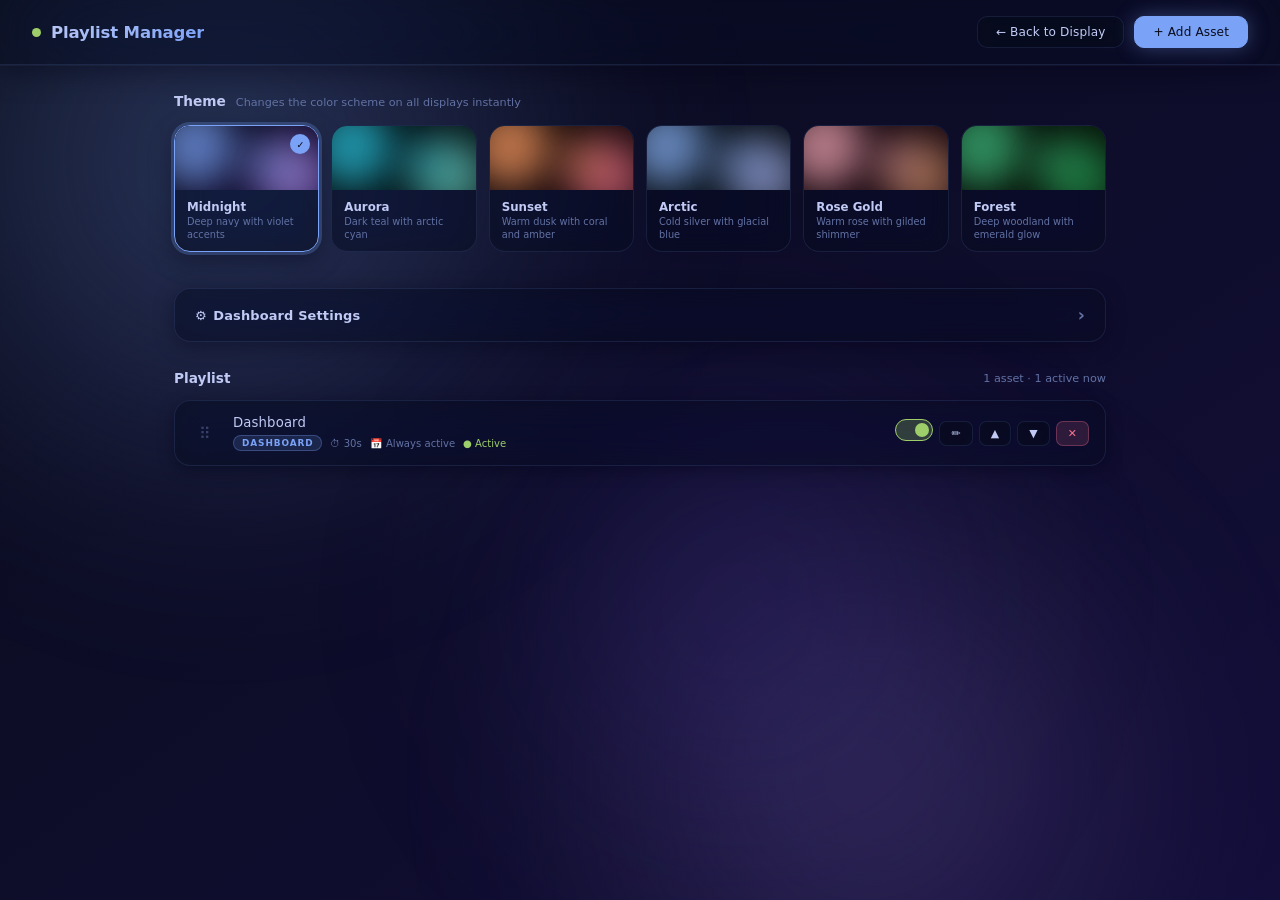
==== commit 084352b6: "Fix theme persistence, add settings UI, message sources, and music player Theme bug fix: - themes.js" ====
--- a/admin.html
+++ b/admin.html
@@ -39,6 +39,168 @@
       </div>
     </section>
 
+    <!-- ── DASHBOARD SETTINGS ───────────────────────────── -->
+    <section class="settings-section" id="settings-section">
+      <button class="settings-toggle-btn" id="settings-toggle" aria-expanded="false">
+        <span>⚙&ensp;Dashboard Settings</span>
+        <span class="settings-arrow">›</span>
+      </button>
+
+      <div class="settings-body hidden" id="settings-body">
+
+        <!-- Branding -->
+        <div class="settings-group">
+          <div class="settings-group-title">Branding</div>
+          <div class="form-row">
+            <div class="form-group">
+              <label for="s-company-name">Company Name</label>
+              <input type="text" id="s-company-name" placeholder="Your Company" />
+            </div>
+            <div class="form-group">
+              <label for="s-logo-url">Logo URL</label>
+              <input type="url" id="s-logo-url" placeholder="https://… or logo.png" />
+            </div>
+          </div>
+          <div class="form-group">
+            <label for="s-clock-format">Clock Format</label>
+            <select id="s-clock-format">
+              <option value="12">12-hour (1:30 PM)</option>
+              <option value="24">24-hour (13:30)</option>
+            </select>
+          </div>
+        </div>
+
+        <!-- Weather -->
+        <div class="settings-group">
+          <div class="settings-group-title">Weather</div>
+          <div class="form-row">
+            <div class="form-group">
+              <label for="s-weather-key">API Key <a href="https://openweathermap.org/api" target="_blank" class="settings-link">Get free key ↗</a></label>
+              <input type="text" id="s-weather-key" placeholder="Paste OpenWeatherMap key" />
+            </div>
+            <div class="form-group">
+              <label for="s-weather-location">Location</label>
+              <input type="text" id="s-weather-location" placeholder="New York or 40.71,-74.00" />
+            </div>
+          </div>
+          <div class="form-group">
+            <label for="s-weather-units">Units</label>
+            <select id="s-weather-units">
+              <option value="imperial">Imperial (°F, mph)</option>
+              <option value="metric">Metric (°C, km/h)</option>
+            </select>
+          </div>
+        </div>
+
+        <!-- Stocks -->
+        <div class="settings-group">
+          <div class="settings-group-title">Stocks &amp; Market Ticker</div>
+          <div class="form-group">
+            <label for="s-stocks-key">API Key <a href="https://finnhub.io" target="_blank" class="settings-link">Get free key ↗</a></label>
+            <input type="text" id="s-stocks-key" placeholder="Paste Finnhub key" />
+          </div>
+          <div class="form-group">
+            <label for="s-stock-symbols">Ticker Symbols</label>
+            <input type="text" id="s-stock-symbols" placeholder="AAPL, MSFT, GOOGL, SPY, BINANCE:BTCUSDT" />
+            <div class="form-hint">Comma-separated. Supports US stocks, ETFs, and crypto (e.g. BINANCE:BTCUSDT).</div>
+          </div>
+        </div>
+
+        <!-- News -->
+        <div class="settings-group">
+          <div class="settings-group-title">News Ticker</div>
+          <div class="form-group">
+            <label for="s-news-key">API Key <a href="https://newsapi.org" target="_blank" class="settings-link">Get free key ↗</a></label>
+            <input type="text" id="s-news-key" placeholder="Paste NewsAPI key" />
+          </div>
+          <div class="form-row">
+            <div class="form-group">
+              <label for="s-news-category">Category</label>
+              <select id="s-news-category">
+                <option value="technology">Technology</option>
+                <option value="business">Business</option>
+                <option value="general">General</option>
+                <option value="health">Health</option>
+                <option value="science">Science</option>
+                <option value="sports">Sports</option>
+                <option value="entertainment">Entertainment</option>
+              </select>
+            </div>
+            <div class="form-group">
+              <label for="s-news-country">Country</label>
+              <select id="s-news-country">
+                <option value="us">United States</option>
+                <option value="gb">United Kingdom</option>
+                <option value="ca">Canada</option>
+                <option value="au">Australia</option>
+                <option value="de">Germany</option>
+                <option value="fr">France</option>
+                <option value="jp">Japan</option>
+              </select>
+            </div>
+          </div>
+        </div>
+
+        <!-- Message of the Day -->
+        <div class="settings-group">
+          <div class="settings-group-title">Message of the Day</div>
+          <div class="form-group">
+            <label for="s-message-source">Content Source</label>
+            <select id="s-message-source">
+              <option value="quotes">Famous Quotes — pulled fresh daily</option>
+              <option value="tips">Workplace Productivity Tips — built-in rotating list</option>
+              <option value="facts">Fun Facts — built-in rotating list</option>
+              <option value="custom">Custom Messages — your own list below</option>
+            </select>
+          </div>
+          <div id="s-message-hint-box" class="settings-hint-box">
+            A new quote is fetched from <strong>quotable.io</strong> each day. No API key required.
+          </div>
+          <div class="form-group field-hidden" id="s-custom-msg-group">
+            <label for="s-custom-messages">Your Messages</label>
+            <textarea id="s-custom-messages" rows="6"
+              placeholder="One message per line. Optionally add — Author at the end.&#10;&#10;The secret of getting ahead is getting started. — Mark Twain&#10;Always be learning."></textarea>
+            <div class="form-hint">One message per line. Cycles through daily in order.</div>
+          </div>
+        </div>
+
+        <!-- Music Player -->
+        <div class="settings-group">
+          <div class="settings-group-title">Music Player</div>
+          <div class="form-group">
+            <label class="toggle-row-label">
+              <label class="toggle-switch">
+                <input type="checkbox" id="s-music-enabled" />
+                <span class="toggle-track"></span>
+              </label>
+              Show music player on display
+            </label>
+          </div>
+          <div id="s-music-fields">
+            <div class="form-group">
+              <label for="s-music-url">YouTube URL</label>
+              <input type="url" id="s-music-url" placeholder="https://www.youtube.com/playlist?list=…" />
+              <div class="form-hint">
+                Paste any YouTube video URL, playlist URL, or mix URL.
+                For background music try searching "lofi playlist" or "jazz playlist" on YouTube.
+                <br>⚠ YouTube Music (music.youtube.com) links are not embeddable — use regular YouTube URLs.
+              </div>
+            </div>
+            <div class="form-group">
+              <label for="s-music-volume">Default Volume: <span id="s-vol-display">60</span>%</label>
+              <input type="range" id="s-music-volume" min="0" max="100" value="60" />
+            </div>
+          </div>
+        </div>
+
+        <div class="settings-footer">
+          <button id="btn-save-settings" class="btn btn-success">Apply Settings</button>
+          <span class="settings-save-hint">Changes will apply to the display within seconds.</span>
+        </div>
+
+      </div>
+    </section>
+
     <!-- ── PLAYLIST ──────────────────────────────────────── -->
     <div class="playlist-header">
       <h2>Playlist</h2>
--- a/styles.css
+++ b/styles.css
@@ -1106,3 +1106,277 @@
 ::-webkit-scrollbar-track { background: transparent; }
 ::-webkit-scrollbar-thumb { background: rgba(255,255,255,0.1); border-radius: 3px; }
 ::-webkit-scrollbar-thumb:hover { background: rgba(255,255,255,0.2); }
+
+/* ============================================================
+   DASHBOARD SETTINGS PANEL
+   ============================================================ */
+
+.settings-section {
+  margin-bottom: 28px;
+  background: var(--glass-bg);
+  backdrop-filter: var(--blur-light);
+  -webkit-backdrop-filter: var(--blur-light);
+  border: 1px solid var(--glass-border);
+  border-radius: var(--radius);
+  overflow: hidden;
+  box-shadow: 0 4px 20px var(--glass-shadow);
+}
+
+.settings-toggle-btn {
+  width: 100%;
+  background: transparent;
+  border: none;
+  color: var(--text);
+  font-family: var(--font);
+  font-size: 0.9rem;
+  font-weight: 600;
+  padding: 16px 20px;
+  display: flex;
+  align-items: center;
+  justify-content: space-between;
+  cursor: pointer;
+  letter-spacing: 0.01em;
+  transition: background 0.15s;
+}
+
+.settings-toggle-btn:hover { background: rgba(255,255,255,0.03); }
+
+.settings-arrow {
+  font-size: 1.2rem;
+  color: var(--text-muted);
+  transition: transform 0.25s cubic-bezier(0.34,1.56,0.64,1);
+  display: inline-block;
+}
+
+.settings-section.open .settings-arrow { transform: rotate(90deg); }
+
+.settings-body {
+  padding: 0 20px 20px;
+  display: flex;
+  flex-direction: column;
+  gap: 0;
+}
+
+.settings-body.hidden { display: none; }
+
+.settings-group {
+  padding: 18px 0;
+  border-top: 1px solid var(--glass-border);
+}
+
+.settings-group:first-child { border-top: none; }
+
+.settings-group-title {
+  font-size: 0.7rem;
+  font-weight: 700;
+  letter-spacing: 0.12em;
+  text-transform: uppercase;
+  color: var(--accent);
+  margin-bottom: 14px;
+}
+
+.settings-link {
+  color: var(--accent);
+  text-decoration: none;
+  font-weight: 400;
+  letter-spacing: 0;
+  text-transform: none;
+  font-size: 0.7rem;
+  margin-left: 6px;
+  opacity: 0.8;
+}
+.settings-link:hover { opacity: 1; text-decoration: underline; }
+
+.settings-hint-box {
+  background: rgba(255,255,255,0.03);
+  border: 1px solid var(--glass-border);
+  border-radius: var(--radius-sm);
+  padding: 9px 13px;
+  font-size: 0.78rem;
+  color: var(--text-muted);
+  line-height: 1.5;
+  margin-bottom: 12px;
+}
+
+.settings-hint-box strong { color: var(--accent); font-weight: 600; }
+
+.toggle-row-label {
+  display: flex;
+  align-items: center;
+  gap: 10px;
+  font-size: 0.85rem;
+  color: var(--text);
+  cursor: pointer;
+  user-select: none;
+  text-transform: none;
+  letter-spacing: 0;
+  font-weight: 400;
+}
+
+.settings-footer {
+  display: flex;
+  align-items: center;
+  justify-content: flex-end;
+  gap: 14px;
+  padding-top: 18px;
+  border-top: 1px solid var(--glass-border);
+  margin-top: 4px;
+}
+
+.settings-save-hint {
+  font-size: 0.72rem;
+  color: var(--text-muted);
+}
+
+textarea {
+  width: 100%;
+  background: rgba(255,255,255,0.05);
+  border: 1px solid var(--glass-border);
+  border-radius: var(--radius-sm);
+  color: var(--text);
+  font-family: var(--font);
+  font-size: 0.85rem;
+  padding: 9px 13px;
+  outline: none;
+  transition: border-color 0.15s, background 0.15s;
+  resize: vertical;
+  line-height: 1.6;
+}
+textarea:focus { border-color: var(--accent); background: rgba(255,255,255,0.07); }
+
+/* ============================================================
+   MUSIC PLAYER WIDGET (viewer)
+   ============================================================ */
+
+.music-player {
+  position: fixed;
+  bottom: calc(var(--footer-h) + 14px);
+  right: 18px;
+  z-index: 150;
+  display: flex;
+  align-items: center;
+  gap: 4px;
+  background: var(--glass-bg);
+  backdrop-filter: var(--blur);
+  -webkit-backdrop-filter: var(--blur);
+  border: 1px solid var(--glass-border);
+  border-radius: 999px;
+  padding: 8px 16px;
+  box-shadow:
+    0 1px 0 rgba(255,255,255,0.07) inset,
+    0 8px 32px var(--glass-shadow);
+  max-width: 480px;
+  transition: opacity 0.3s;
+}
+
+.music-player.hidden { display: none; }
+
+.music-btn {
+  background: rgba(255,255,255,0.06);
+  border: 1px solid rgba(255,255,255,0.08);
+  color: var(--text);
+  font-size: 0.75rem;
+  width: 30px;
+  height: 30px;
+  border-radius: 50%;
+  cursor: pointer;
+  display: flex;
+  align-items: center;
+  justify-content: center;
+  transition: background 0.15s, transform 0.1s;
+  flex-shrink: 0;
+}
+
+.music-btn:hover  { background: rgba(255,255,255,0.14); }
+.music-btn:active { transform: scale(0.9); }
+
+.music-play-btn {
+  width: 34px;
+  height: 34px;
+  font-size: 0.85rem;
+  background: color-mix(in srgb, var(--accent) 18%, transparent);
+  border-color: color-mix(in srgb, var(--accent) 40%, transparent);
+  color: var(--accent);
+}
+
+.music-play-btn:hover {
+  background: color-mix(in srgb, var(--accent) 28%, transparent);
+}
+
+.music-divider {
+  width: 1px;
+  height: 20px;
+  background: var(--glass-border);
+  margin: 0 6px;
+  flex-shrink: 0;
+}
+
+.music-track-info {
+  display: flex;
+  align-items: center;
+  gap: 7px;
+  min-width: 0;
+  flex: 1;
+}
+
+.music-note {
+  font-size: 0.8rem;
+  color: var(--accent);
+  flex-shrink: 0;
+  animation: music-pulse 1.8s ease-in-out infinite;
+}
+
+@keyframes music-pulse {
+  0%,100% { opacity: 1; }
+  50%      { opacity: 0.4; }
+}
+
+.music-title {
+  font-size: 0.78rem;
+  color: var(--text-muted);
+  white-space: nowrap;
+  overflow: hidden;
+  text-overflow: ellipsis;
+  max-width: 200px;
+  letter-spacing: 0.01em;
+}
+
+.music-vol-ctrl {
+  display: flex;
+  align-items: center;
+  gap: 7px;
+  flex-shrink: 0;
+}
+
+.music-vol-icon { font-size: 0.8rem; }
+
+.music-vol-slider {
+  -webkit-appearance: none;
+  appearance: none;
+  width: 72px;
+  height: 3px;
+  background: var(--glass-border);
+  border-radius: 3px;
+  outline: none;
+  cursor: pointer;
+}
+
+.music-vol-slider::-webkit-slider-thumb {
+  -webkit-appearance: none;
+  appearance: none;
+  width: 12px;
+  height: 12px;
+  background: var(--accent);
+  border-radius: 50%;
+  cursor: pointer;
+  box-shadow: 0 0 6px color-mix(in srgb, var(--accent) 50%, transparent);
+}
+
+.music-vol-slider::-moz-range-thumb {
+  width: 12px;
+  height: 12px;
+  background: var(--accent);
+  border: none;
+  border-radius: 50%;
+  cursor: pointer;
+}
